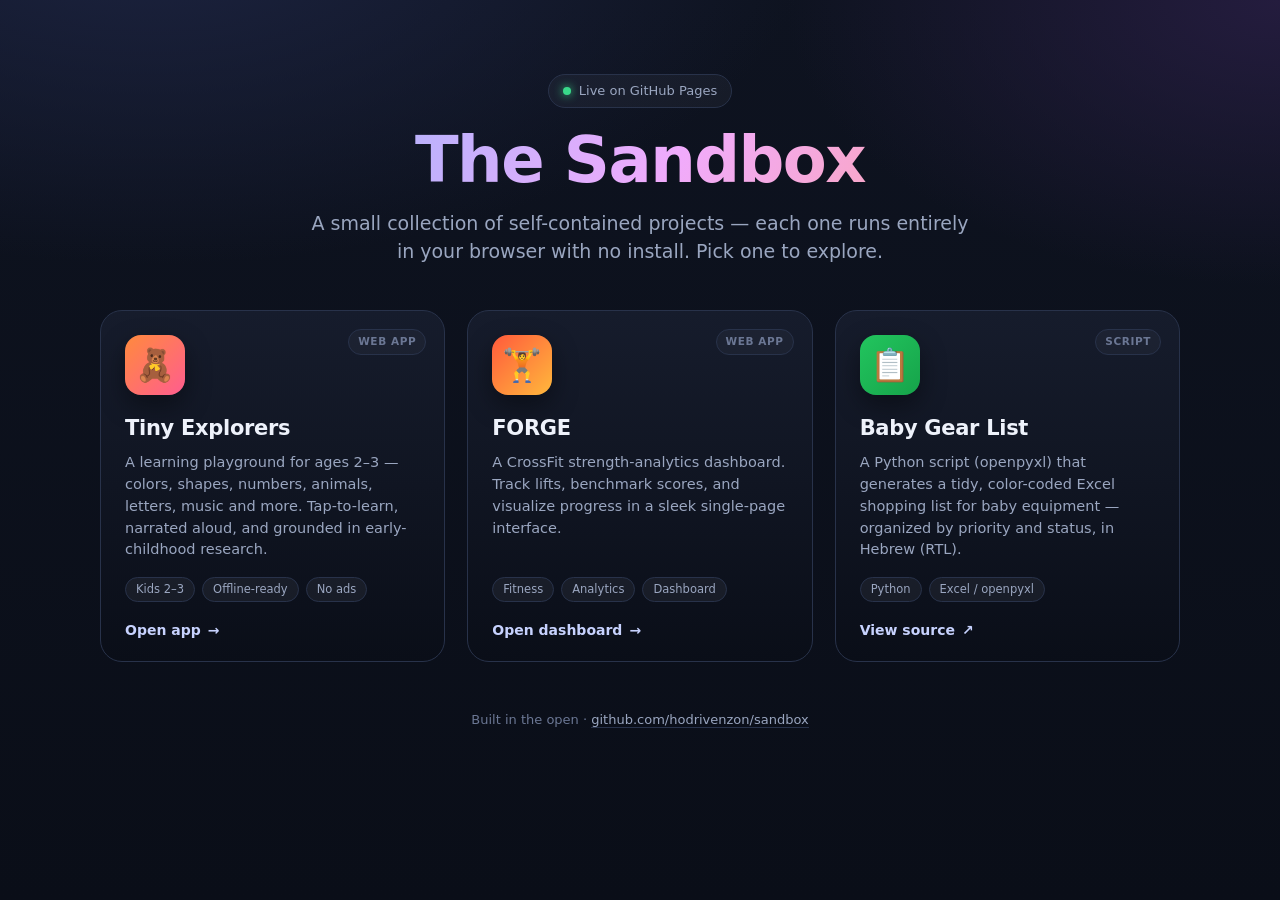
==== index.html @ e6da4ffb "first commit" ====
<!doctype html>
<html lang="en">
<head>
  <meta charset="utf-8" />
  <meta name="viewport" content="width=device-width, initial-scale=1, viewport-fit=cover" />
  <meta name="theme-color" content="#6366f1" />
  <title>Sandbox — Projects by Hod</title>
  <meta name="description" content="A small collection of self-contained web apps and scripts: a toddler learning playground, a CrossFit analytics dashboard, and more." />
  <link rel="icon" href="data:image/svg+xml,%3Csvg xmlns='http://www.w3.org/2000/svg' viewBox='0 0 100 100'%3E%3Ctext y='.9em' font-size='90'%3E%F0%9F%A7%AA%3C/text%3E%3C/svg%3E" />
  <style>
    :root{
      --bg:#0e1320; --bg2:#0a0e18;
      --card:#161c2c; --card-hi:#1d2436; --line:#28324a;
      --txt:#eef2fb; --mut:#9aa6c0; --dim:#6b7794;
      --ring:#6366f1;
      --r:22px;
      --font:'Inter',ui-sans-serif,system-ui,-apple-system,'Segoe UI',Roboto,sans-serif;
    }
    *{box-sizing:border-box;margin:0;padding:0}
    html,body{min-height:100%}
    body{
      font-family:var(--font); color:var(--txt);
      background:
        radial-gradient(1100px 560px at 12% -8%, #1c2340 0%, transparent 60%),
        radial-gradient(900px 520px at 100% 0%, #241c3e 0%, transparent 55%),
        linear-gradient(180deg,var(--bg),var(--bg2));
      background-attachment:fixed;
      -webkit-font-smoothing:antialiased; line-height:1.5;
      padding:clamp(20px,5vw,56px) clamp(16px,5vw,40px) 64px;
    }
    .wrap{max-width:1080px;margin:0 auto}

    header.hero{text-align:center;margin:18px auto 44px;max-width:680px}
    .badge{
      display:inline-flex;align-items:center;gap:8px;
      font-size:13px;color:var(--mut);background:rgba(255,255,255,.04);
      border:1px solid var(--line);border-radius:999px;padding:6px 14px;margin-bottom:20px;
    }
    .badge .dot{width:8px;height:8px;border-radius:50%;background:#39d98a;box-shadow:0 0 10px #39d98a}
    .hero h1{
      font-size:clamp(38px,8vw,64px);font-weight:800;letter-spacing:-1.5px;line-height:1.02;
      background:linear-gradient(120deg,#a5b4fc,#f0abfc 55%,#fda4af);
      -webkit-background-clip:text;background-clip:text;-webkit-text-fill-color:transparent;
    }
    .hero p{color:var(--mut);font-size:clamp(15px,3.6vw,19px);margin-top:16px}

    .grid{display:grid;grid-template-columns:repeat(auto-fit,minmax(290px,1fr));gap:clamp(16px,2.6vw,22px)}

    .card{
      position:relative;display:flex;flex-direction:column;
      background:linear-gradient(180deg,var(--card),var(--bg2));
      border:1px solid var(--line);border-radius:var(--r);
      padding:24px 24px 20px;text-decoration:none;color:inherit;overflow:hidden;
      transition:transform .18s ease, border-color .18s ease, box-shadow .18s ease;
      min-height:210px;
    }
    .card::before{
      content:"";position:absolute;inset:0;border-radius:inherit;padding:1px;
      background:linear-gradient(135deg,var(--g1,#6366f1),var(--g2,#a855f7));
      -webkit-mask:linear-gradient(#000 0 0) content-box,linear-gradient(#000 0 0);
      -webkit-mask-composite:xor;mask-composite:exclude;opacity:0;transition:opacity .18s ease;
    }
    .card:hover{transform:translateY(-5px);box-shadow:0 22px 50px rgba(0,0,0,.45)}
    .card:hover::before{opacity:1}
    .card:focus-visible{outline:3px solid var(--ring);outline-offset:3px}

    .ico{
      width:60px;height:60px;border-radius:16px;display:grid;place-items:center;font-size:32px;
      background:linear-gradient(135deg,var(--g1,#6366f1),var(--g2,#a855f7));
      box-shadow:0 10px 26px rgba(0,0,0,.4);margin-bottom:18px;
    }
    .card h2{font-size:21px;font-weight:700;letter-spacing:-.3px;display:flex;align-items:center;gap:9px}
    .card p.desc{color:var(--mut);font-size:14.5px;margin-top:8px;flex:1}
    .tags{display:flex;flex-wrap:wrap;gap:7px;margin-top:16px}
    .tag{font-size:11.5px;color:var(--mut);background:rgba(255,255,255,.05);border:1px solid var(--line);border-radius:999px;padding:3px 10px}
    .go{display:inline-flex;align-items:center;gap:7px;margin-top:18px;font-size:14px;font-weight:600;color:#c7d2fe}
    .go .arrow{transition:transform .18s ease}
    .card:hover .go .arrow{transform:translateX(4px)}
    .pilltype{
      position:absolute;top:18px;right:18px;font-size:10.5px;font-weight:700;letter-spacing:.6px;text-transform:uppercase;
      color:var(--dim);border:1px solid var(--line);border-radius:999px;padding:4px 9px;background:rgba(255,255,255,.03);
    }

    footer{text-align:center;color:var(--dim);font-size:13px;margin-top:48px}
    footer a{color:var(--mut);text-decoration:none;border-bottom:1px solid var(--line)}
    @media (prefers-reduced-motion:reduce){*{transition:none!important}}
  </style>
</head>
<body>
  <div class="wrap">
    <header class="hero">
      <span class="badge"><span class="dot"></span> Live on GitHub Pages</span>
      <h1>The Sandbox</h1>
      <p>A small collection of self-contained projects — each one runs entirely in your browser with no install. Pick one to explore.</p>
    </header>

    <main class="grid">
      <!-- Tiny Explorers -->
      <a class="card" href="toddler-learn/" style="--g1:#ff8a3d;--g2:#ff5d8f">
        <span class="pilltype">Web App</span>
        <span class="ico">🧸</span>
        <h2>Tiny Explorers</h2>
        <p class="desc">A learning playground for ages 2–3 — colors, shapes, numbers, animals, letters, music and more. Tap-to-learn, narrated aloud, and grounded in early-childhood research.</p>
        <div class="tags"><span class="tag">Kids 2–3</span><span class="tag">Offline-ready</span><span class="tag">No ads</span></div>
        <span class="go">Open app <span class="arrow">→</span></span>
      </a>

      <!-- FORGE -->
      <a class="card" href="crossfit-dashboard.html" style="--g1:#ff5a3c;--g2:#ffb83c">
        <span class="pilltype">Web App</span>
        <span class="ico">🏋️</span>
        <h2>FORGE</h2>
        <p class="desc">A CrossFit strength-analytics dashboard. Track lifts, benchmark scores, and visualize progress in a sleek single-page interface.</p>
        <div class="tags"><span class="tag">Fitness</span><span class="tag">Analytics</span><span class="tag">Dashboard</span></div>
        <span class="go">Open dashboard <span class="arrow">→</span></span>
      </a>

      <!-- build_list.py -->
      <a class="card" href="https://github.com/hodrivenzon/sandbox/blob/main/build_list.py" target="_blank" rel="noopener" style="--g1:#22c55e;--g2:#16a34a">
        <span class="pilltype">Script</span>
        <span class="ico">📋</span>
        <h2>Baby Gear List</h2>
        <p class="desc">A Python script (openpyxl) that generates a tidy, color-coded Excel shopping list for baby equipment — organized by priority and status, in Hebrew (RTL).</p>
        <div class="tags"><span class="tag">Python</span><span class="tag">Excel / openpyxl</span></div>
        <span class="go">View source <span class="arrow">↗</span></span>
      </a>
    </main>

    <footer>
      Built in the open · <a href="https://github.com/hodrivenzon/sandbox" target="_blank" rel="noopener">github.com/hodrivenzon/sandbox</a>
    </footer>
  </div>
</body>
</html>
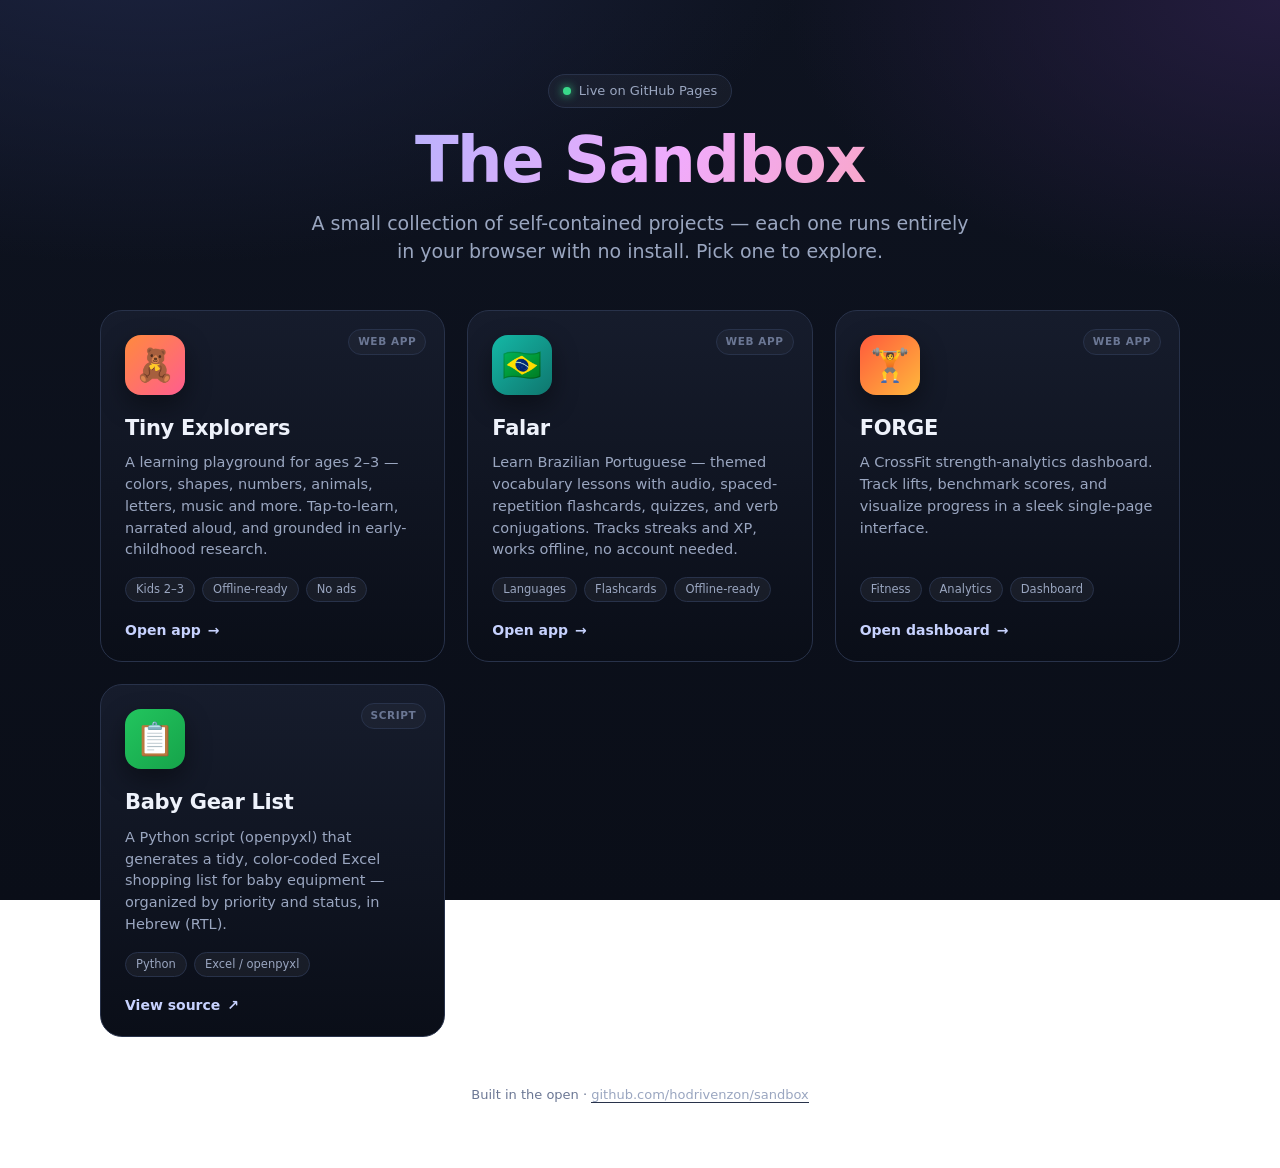
==== commit 70b81e69: "feat: enhance learning experience with new features and content - Updated pronunciation hints for vo" ====
--- a/index.html
+++ b/index.html
@@ -105,6 +105,16 @@
         <span class="go">Open app <span class="arrow">→</span></span>
       </a>
 
+      <!-- Falar -->
+      <a class="card" href="portuguese-learn/" style="--g1:#14b8a6;--g2:#0f766e">
+        <span class="pilltype">Web App</span>
+        <span class="ico">🇧🇷</span>
+        <h2>Falar</h2>
+        <p class="desc">Learn Brazilian Portuguese — themed vocabulary lessons with audio, spaced-repetition flashcards, quizzes, and verb conjugations. Tracks streaks and XP, works offline, no account needed.</p>
+        <div class="tags"><span class="tag">Languages</span><span class="tag">Flashcards</span><span class="tag">Offline-ready</span></div>
+        <span class="go">Open app <span class="arrow">→</span></span>
+      </a>
+
       <!-- FORGE -->
       <a class="card" href="crossfit-dashboard.html" style="--g1:#ff5a3c;--g2:#ffb83c">
         <span class="pilltype">Web App</span>
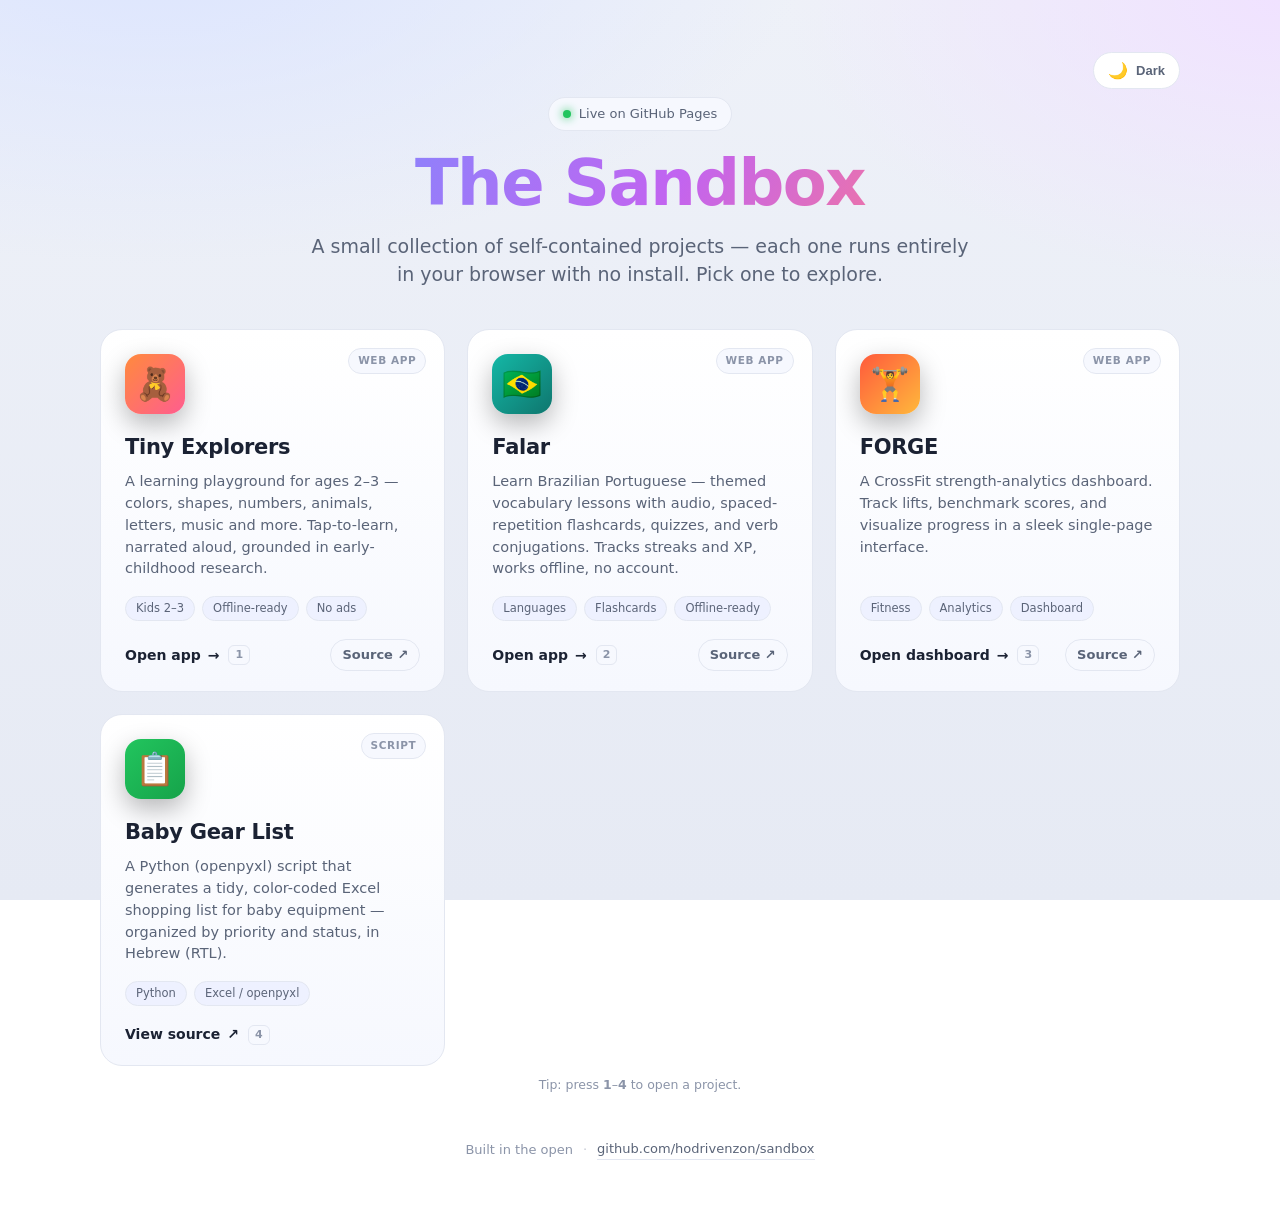
==== commit be4bfcff: "Improve Sandbox hub and Tiny Explorers (10 enhancements) Hub: light/dark theme toggle (persisted), O" ====
--- a/index.html
+++ b/index.html
@@ -1,144 +1,256 @@
 <!doctype html>
-<html lang="en">
+<html lang="en" data-theme="dark">
 <head>
   <meta charset="utf-8" />
   <meta name="viewport" content="width=device-width, initial-scale=1, viewport-fit=cover" />
-  <meta name="theme-color" content="#6366f1" />
-  <title>Sandbox — Projects by Hod</title>
-  <meta name="description" content="A small collection of self-contained web apps and scripts: a toddler learning playground, a CrossFit analytics dashboard, and more." />
+  <meta name="color-scheme" content="light dark" />
+  <meta name="theme-color" content="#0e1320" media="(prefers-color-scheme: dark)" />
+  <meta name="theme-color" content="#eef1f8" media="(prefers-color-scheme: light)" />
+
+  <title>The Sandbox — Projects by Hod</title>
+  <meta name="description" content="A small collection of self-contained, browser-based projects: Tiny Explorers (a toddler learning playground), Falar (Brazilian Portuguese), FORGE (CrossFit analytics), and more. No installs — each runs in your browser." />
+  <link rel="canonical" href="https://hodrivenzon.github.io/sandbox/" />
+
+  <!-- Open Graph / Twitter -->
+  <meta property="og:type" content="website" />
+  <meta property="og:site_name" content="The Sandbox" />
+  <meta property="og:title" content="The Sandbox — browser-based projects" />
+  <meta property="og:description" content="Tiny Explorers, Falar, FORGE and more — self-contained apps that run entirely in your browser." />
+  <meta property="og:url" content="https://hodrivenzon.github.io/sandbox/" />
+  <meta property="og:image" content="https://hodrivenzon.github.io/sandbox/og-image.png" />
+  <meta property="og:image:width" content="1200" />
+  <meta property="og:image:height" content="630" />
+  <meta name="twitter:card" content="summary_large_image" />
+  <meta name="twitter:title" content="The Sandbox — browser-based projects" />
+  <meta name="twitter:description" content="Tiny Explorers, Falar, FORGE and more — self-contained apps that run entirely in your browser." />
+  <meta name="twitter:image" content="https://hodrivenzon.github.io/sandbox/og-image.png" />
+
   <link rel="icon" href="data:image/svg+xml,%3Csvg xmlns='http://www.w3.org/2000/svg' viewBox='0 0 100 100'%3E%3Ctext y='.9em' font-size='90'%3E%F0%9F%A7%AA%3C/text%3E%3C/svg%3E" />
+  <link rel="apple-touch-icon" href="icons/hub-icon.svg" />
+  <link rel="manifest" href="site.webmanifest" />
+
+  <!-- set theme before paint to avoid a flash -->
+  <script>
+    (function () {
+      try {
+        var t = localStorage.getItem('sandbox-theme');
+        if (t !== 'light' && t !== 'dark') t = matchMedia('(prefers-color-scheme: light)').matches ? 'light' : 'dark';
+        document.documentElement.setAttribute('data-theme', t);
+      } catch (e) {}
+    })();
+  </script>
+
   <style>
+    /* ---- light (default) + dark theme tokens ---- */
     :root{
-      --bg:#0e1320; --bg2:#0a0e18;
-      --card:#161c2c; --card-hi:#1d2436; --line:#28324a;
+      --bg:#eef1f8; --bg2:#e6eaf4; --grad1:#dbe4ff; --grad2:#f0e2ff;
+      --card:#ffffff; --card2:#f6f8fe; --line:#e3e7f1;
+      --txt:#1b2233; --mut:#5a6478; --dim:#8b94a8;
+      --ring:#6366f1; --shadow:0 18px 40px rgba(40,50,90,.13);
+      --pill:#eef1ff; --pill-txt:#5b6478;
+    }
+    html[data-theme="dark"]{
+      --bg:#0e1320; --bg2:#0a0e18; --grad1:#1c2340; --grad2:#241c3e;
+      --card:#161c2c; --card2:#0a0e18; --line:#28324a;
       --txt:#eef2fb; --mut:#9aa6c0; --dim:#6b7794;
-      --ring:#6366f1;
-      --r:22px;
-      --font:'Inter',ui-sans-serif,system-ui,-apple-system,'Segoe UI',Roboto,sans-serif;
+      --shadow:0 22px 50px rgba(0,0,0,.45);
+      --pill:rgba(255,255,255,.05); --pill-txt:#9aa6c0;
     }
     *{box-sizing:border-box;margin:0;padding:0}
     html,body{min-height:100%}
     body{
-      font-family:var(--font); color:var(--txt);
+      font-family:'Inter',ui-sans-serif,system-ui,-apple-system,'Segoe UI',Roboto,sans-serif;
+      color:var(--txt);
       background:
-        radial-gradient(1100px 560px at 12% -8%, #1c2340 0%, transparent 60%),
-        radial-gradient(900px 520px at 100% 0%, #241c3e 0%, transparent 55%),
+        radial-gradient(1100px 560px at 12% -8%, var(--grad1) 0%, transparent 60%),
+        radial-gradient(900px 520px at 100% 0%, var(--grad2) 0%, transparent 55%),
         linear-gradient(180deg,var(--bg),var(--bg2));
-      background-attachment:fixed;
-      -webkit-font-smoothing:antialiased; line-height:1.5;
-      padding:clamp(20px,5vw,56px) clamp(16px,5vw,40px) 64px;
+      background-attachment:fixed; -webkit-font-smoothing:antialiased; line-height:1.5;
+      padding:clamp(18px,5vw,52px) clamp(16px,5vw,40px) 56px;
+      transition:background-color .3s ease, color .3s ease;
     }
     .wrap{max-width:1080px;margin:0 auto}
 
-    header.hero{text-align:center;margin:18px auto 44px;max-width:680px}
-    .badge{
-      display:inline-flex;align-items:center;gap:8px;
-      font-size:13px;color:var(--mut);background:rgba(255,255,255,.04);
-      border:1px solid var(--line);border-radius:999px;padding:6px 14px;margin-bottom:20px;
-    }
-    .badge .dot{width:8px;height:8px;border-radius:50%;background:#39d98a;box-shadow:0 0 10px #39d98a}
-    .hero h1{
-      font-size:clamp(38px,8vw,64px);font-weight:800;letter-spacing:-1.5px;line-height:1.02;
-      background:linear-gradient(120deg,#a5b4fc,#f0abfc 55%,#fda4af);
-      -webkit-background-clip:text;background-clip:text;-webkit-text-fill-color:transparent;
-    }
+    .skip{position:absolute;left:-9999px;top:8px;background:var(--card);color:var(--txt);
+      padding:10px 16px;border-radius:10px;border:1px solid var(--line);z-index:50}
+    .skip:focus{left:16px}
+
+    .topbar{display:flex;justify-content:flex-end;margin-bottom:4px}
+    .theme-toggle{
+      display:inline-flex;align-items:center;gap:8px;font-size:13px;font-weight:600;color:var(--mut);
+      background:var(--card);border:1px solid var(--line);border-radius:999px;padding:8px 14px;cursor:pointer;
+      transition:transform .15s ease, border-color .15s ease;
+    }
+    .theme-toggle:hover{transform:translateY(-1px);border-color:var(--ring)}
+    .theme-toggle .ic{font-size:16px}
+
+    header.hero{text-align:center;margin:8px auto 40px;max-width:680px}
+    .badge{display:inline-flex;align-items:center;gap:8px;font-size:13px;color:var(--mut);
+      background:var(--card2);border:1px solid var(--line);border-radius:999px;padding:6px 14px;margin-bottom:20px}
+    .badge .dot{width:8px;height:8px;border-radius:50%;background:#22c55e;box-shadow:0 0 10px #22c55e}
+    .hero h1{font-size:clamp(38px,8vw,64px);font-weight:800;letter-spacing:-1.5px;line-height:1.02;
+      background:linear-gradient(120deg,#7c8cff,#c264f0 55%,#ff7a8a);
+      -webkit-background-clip:text;background-clip:text;-webkit-text-fill-color:transparent}
     .hero p{color:var(--mut);font-size:clamp(15px,3.6vw,19px);margin-top:16px}
 
     .grid{display:grid;grid-template-columns:repeat(auto-fit,minmax(290px,1fr));gap:clamp(16px,2.6vw,22px)}
 
-    .card{
-      position:relative;display:flex;flex-direction:column;
-      background:linear-gradient(180deg,var(--card),var(--bg2));
-      border:1px solid var(--line);border-radius:var(--r);
-      padding:24px 24px 20px;text-decoration:none;color:inherit;overflow:hidden;
-      transition:transform .18s ease, border-color .18s ease, box-shadow .18s ease;
-      min-height:210px;
-    }
-    .card::before{
-      content:"";position:absolute;inset:0;border-radius:inherit;padding:1px;
+    .card{position:relative;display:flex;flex-direction:column;background:linear-gradient(180deg,var(--card),var(--card2));
+      border:1px solid var(--line);border-radius:22px;padding:24px 24px 20px;overflow:hidden;min-height:230px;
+      opacity:0;transform:translateY(14px);animation:rise .5s ease forwards;
+      transition:transform .18s ease, box-shadow .18s ease, border-color .18s ease}
+    .card::before{content:"";position:absolute;inset:0;border-radius:inherit;padding:1px;
       background:linear-gradient(135deg,var(--g1,#6366f1),var(--g2,#a855f7));
       -webkit-mask:linear-gradient(#000 0 0) content-box,linear-gradient(#000 0 0);
-      -webkit-mask-composite:xor;mask-composite:exclude;opacity:0;transition:opacity .18s ease;
-    }
-    .card:hover{transform:translateY(-5px);box-shadow:0 22px 50px rgba(0,0,0,.45)}
+      -webkit-mask-composite:xor;mask-composite:exclude;opacity:0;transition:opacity .18s ease}
+    .card:hover{transform:translateY(-5px);box-shadow:var(--shadow)}
     .card:hover::before{opacity:1}
-    .card:focus-visible{outline:3px solid var(--ring);outline-offset:3px}
-
-    .ico{
-      width:60px;height:60px;border-radius:16px;display:grid;place-items:center;font-size:32px;
+    .card:focus-within{box-shadow:var(--shadow)}
+    .card:nth-child(1){animation-delay:.04s}.card:nth-child(2){animation-delay:.10s}
+    .card:nth-child(3){animation-delay:.16s}.card:nth-child(4){animation-delay:.22s}.card:nth-child(5){animation-delay:.28s}
+    @keyframes rise{to{opacity:1;transform:none}}
+
+    .ico{width:60px;height:60px;border-radius:16px;display:grid;place-items:center;font-size:32px;
       background:linear-gradient(135deg,var(--g1,#6366f1),var(--g2,#a855f7));
-      box-shadow:0 10px 26px rgba(0,0,0,.4);margin-bottom:18px;
-    }
-    .card h2{font-size:21px;font-weight:700;letter-spacing:-.3px;display:flex;align-items:center;gap:9px}
+      box-shadow:0 10px 26px rgba(0,0,0,.28);margin-bottom:18px}
+    .card h2{font-size:21px;font-weight:700;letter-spacing:-.3px}
     .card p.desc{color:var(--mut);font-size:14.5px;margin-top:8px;flex:1}
     .tags{display:flex;flex-wrap:wrap;gap:7px;margin-top:16px}
-    .tag{font-size:11.5px;color:var(--mut);background:rgba(255,255,255,.05);border:1px solid var(--line);border-radius:999px;padding:3px 10px}
-    .go{display:inline-flex;align-items:center;gap:7px;margin-top:18px;font-size:14px;font-weight:600;color:#c7d2fe}
-    .go .arrow{transition:transform .18s ease}
-    .card:hover .go .arrow{transform:translateX(4px)}
-    .pilltype{
-      position:absolute;top:18px;right:18px;font-size:10.5px;font-weight:700;letter-spacing:.6px;text-transform:uppercase;
-      color:var(--dim);border:1px solid var(--line);border-radius:999px;padding:4px 9px;background:rgba(255,255,255,.03);
-    }
-
-    footer{text-align:center;color:var(--dim);font-size:13px;margin-top:48px}
+    .tag{font-size:11.5px;color:var(--pill-txt);background:var(--pill);border:1px solid var(--line);border-radius:999px;padding:3px 10px}
+
+    .actions{display:flex;align-items:center;justify-content:space-between;margin-top:18px}
+    .open{display:inline-flex;align-items:center;gap:7px;font-size:14px;font-weight:700;color:var(--txt);text-decoration:none}
+    .open .arrow{transition:transform .18s ease}
+    .card:hover .open .arrow{transform:translateX(4px)}
+    .open .kbd{font-size:11px;font-weight:600;color:var(--dim);border:1px solid var(--line);border-radius:6px;padding:1px 6px;margin-left:2px}
+    /* stretched-link: the primary "open" covers the whole card */
+    .open::after{content:"";position:absolute;inset:0;z-index:1}
+    .source{position:relative;z-index:2;font-size:13px;font-weight:600;color:var(--mut);text-decoration:none;
+      border:1px solid var(--line);border-radius:999px;padding:5px 11px;transition:color .15s ease,border-color .15s ease}
+    .source:hover{color:var(--txt);border-color:var(--ring)}
+
+    .pilltype{position:absolute;top:18px;right:18px;font-size:10.5px;font-weight:700;letter-spacing:.6px;text-transform:uppercase;
+      color:var(--dim);border:1px solid var(--line);border-radius:999px;padding:4px 9px;background:var(--card2)}
+
+    footer{display:flex;flex-wrap:wrap;gap:10px;align-items:center;justify-content:center;text-align:center;
+      color:var(--dim);font-size:13px;margin-top:44px}
     footer a{color:var(--mut);text-decoration:none;border-bottom:1px solid var(--line)}
-    @media (prefers-reduced-motion:reduce){*{transition:none!important}}
+    footer .sep{opacity:.5}
+    .hint{color:var(--dim);font-size:12.5px;margin-top:10px;text-align:center}
+
+    :focus-visible{outline:3px solid var(--ring);outline-offset:3px;border-radius:6px}
+    @media (prefers-reduced-motion:reduce){*{animation:none!important;transition:none!important}.card{opacity:1;transform:none}}
   </style>
 </head>
 <body>
+  <a class="skip" href="#main">Skip to content</a>
   <div class="wrap">
+    <div class="topbar">
+      <button id="theme-toggle" class="theme-toggle" aria-label="Toggle light or dark theme">
+        <span class="ic" aria-hidden="true">🌙</span><span class="lbl">Theme</span>
+      </button>
+    </div>
+
     <header class="hero">
       <span class="badge"><span class="dot"></span> Live on GitHub Pages</span>
       <h1>The Sandbox</h1>
       <p>A small collection of self-contained projects — each one runs entirely in your browser with no install. Pick one to explore.</p>
     </header>
 
-    <main class="grid">
+    <main id="main" class="grid">
       <!-- Tiny Explorers -->
-      <a class="card" href="toddler-learn/" style="--g1:#ff8a3d;--g2:#ff5d8f">
+      <article class="card" style="--g1:#ff8a3d;--g2:#ff5d8f">
         <span class="pilltype">Web App</span>
-        <span class="ico">🧸</span>
+        <span class="ico" aria-hidden="true">🧸</span>
         <h2>Tiny Explorers</h2>
-        <p class="desc">A learning playground for ages 2–3 — colors, shapes, numbers, animals, letters, music and more. Tap-to-learn, narrated aloud, and grounded in early-childhood research.</p>
+        <p class="desc">A learning playground for ages 2–3 — colors, shapes, numbers, animals, letters, music and more. Tap-to-learn, narrated aloud, grounded in early-childhood research.</p>
         <div class="tags"><span class="tag">Kids 2–3</span><span class="tag">Offline-ready</span><span class="tag">No ads</span></div>
-        <span class="go">Open app <span class="arrow">→</span></span>
-      </a>
+        <div class="actions">
+          <a class="open" href="toddler-learn/">Open app <span class="arrow">→</span><span class="kbd">1</span></a>
+          <a class="source" href="https://github.com/hodrivenzon/sandbox/tree/main/toddler-learn" target="_blank" rel="noopener" aria-label="Tiny Explorers source on GitHub">Source ↗</a>
+        </div>
+      </article>
 
       <!-- Falar -->
-      <a class="card" href="portuguese-learn/" style="--g1:#14b8a6;--g2:#0f766e">
+      <article class="card" style="--g1:#14b8a6;--g2:#0f766e">
         <span class="pilltype">Web App</span>
-        <span class="ico">🇧🇷</span>
+        <span class="ico" aria-hidden="true">🇧🇷</span>
         <h2>Falar</h2>
-        <p class="desc">Learn Brazilian Portuguese — themed vocabulary lessons with audio, spaced-repetition flashcards, quizzes, and verb conjugations. Tracks streaks and XP, works offline, no account needed.</p>
+        <p class="desc">Learn Brazilian Portuguese — themed vocabulary lessons with audio, spaced-repetition flashcards, quizzes, and verb conjugations. Tracks streaks and XP, works offline, no account.</p>
         <div class="tags"><span class="tag">Languages</span><span class="tag">Flashcards</span><span class="tag">Offline-ready</span></div>
-        <span class="go">Open app <span class="arrow">→</span></span>
-      </a>
+        <div class="actions">
+          <a class="open" href="portuguese-learn/">Open app <span class="arrow">→</span><span class="kbd">2</span></a>
+          <a class="source" href="https://github.com/hodrivenzon/sandbox/tree/main/portuguese-learn" target="_blank" rel="noopener" aria-label="Falar source on GitHub">Source ↗</a>
+        </div>
+      </article>
 
       <!-- FORGE -->
-      <a class="card" href="crossfit-dashboard.html" style="--g1:#ff5a3c;--g2:#ffb83c">
+      <article class="card" style="--g1:#ff5a3c;--g2:#ffb83c">
         <span class="pilltype">Web App</span>
-        <span class="ico">🏋️</span>
+        <span class="ico" aria-hidden="true">🏋️</span>
         <h2>FORGE</h2>
         <p class="desc">A CrossFit strength-analytics dashboard. Track lifts, benchmark scores, and visualize progress in a sleek single-page interface.</p>
         <div class="tags"><span class="tag">Fitness</span><span class="tag">Analytics</span><span class="tag">Dashboard</span></div>
-        <span class="go">Open dashboard <span class="arrow">→</span></span>
-      </a>
-
-      <!-- build_list.py -->
-      <a class="card" href="https://github.com/hodrivenzon/sandbox/blob/main/build_list.py" target="_blank" rel="noopener" style="--g1:#22c55e;--g2:#16a34a">
+        <div class="actions">
+          <a class="open" href="crossfit-dashboard.html">Open dashboard <span class="arrow">→</span><span class="kbd">3</span></a>
+          <a class="source" href="https://github.com/hodrivenzon/sandbox/blob/main/crossfit-dashboard.html" target="_blank" rel="noopener" aria-label="FORGE source on GitHub">Source ↗</a>
+        </div>
+      </article>
+
+      <!-- Baby Gear List (script) -->
+      <article class="card" style="--g1:#22c55e;--g2:#16a34a">
         <span class="pilltype">Script</span>
-        <span class="ico">📋</span>
+        <span class="ico" aria-hidden="true">📋</span>
         <h2>Baby Gear List</h2>
-        <p class="desc">A Python script (openpyxl) that generates a tidy, color-coded Excel shopping list for baby equipment — organized by priority and status, in Hebrew (RTL).</p>
+        <p class="desc">A Python (openpyxl) script that generates a tidy, color-coded Excel shopping list for baby equipment — organized by priority and status, in Hebrew (RTL).</p>
         <div class="tags"><span class="tag">Python</span><span class="tag">Excel / openpyxl</span></div>
-        <span class="go">View source <span class="arrow">↗</span></span>
-      </a>
+        <div class="actions">
+          <a class="open" href="https://github.com/hodrivenzon/sandbox/blob/main/build_list.py" target="_blank" rel="noopener">View source <span class="arrow">↗</span><span class="kbd">4</span></a>
+        </div>
+      </article>
     </main>
 
+    <p class="hint">Tip: press <b>1</b>–<b>4</b> to open a project.</p>
+
     <footer>
-      Built in the open · <a href="https://github.com/hodrivenzon/sandbox" target="_blank" rel="noopener">github.com/hodrivenzon/sandbox</a>
+      <span>Built in the open</span><span class="sep">·</span>
+      <a href="https://github.com/hodrivenzon/sandbox" target="_blank" rel="noopener">github.com/hodrivenzon/sandbox</a>
     </footer>
   </div>
+
+  <script>
+    // Theme toggle (persisted)
+    (function () {
+      var btn = document.getElementById('theme-toggle');
+      var ic = btn.querySelector('.ic'), lbl = btn.querySelector('.lbl');
+      function paint() {
+        var dark = document.documentElement.getAttribute('data-theme') === 'dark';
+        ic.textContent = dark ? '☀️' : '🌙';
+        lbl.textContent = dark ? 'Light' : 'Dark';
+      }
+      paint();
+      btn.addEventListener('click', function () {
+        var next = document.documentElement.getAttribute('data-theme') === 'dark' ? 'light' : 'dark';
+        document.documentElement.setAttribute('data-theme', next);
+        try { localStorage.setItem('sandbox-theme', next); } catch (e) {}
+        paint();
+      });
+    })();
+
+    // Keyboard shortcuts: 1–9 open the matching project
+    document.addEventListener('keydown', function (e) {
+      if (e.metaKey || e.ctrlKey || e.altKey) return;
+      if (/^[1-9]$/.test(e.key)) {
+        var card = document.querySelectorAll('.grid .card')[+e.key - 1];
+        var link = card && card.querySelector('.open');
+        if (link) link.click();
+      }
+    });
+
+    // Register the hub service worker (offline) when served over http(s)
+    if ('serviceWorker' in navigator && location.protocol.indexOf('http') === 0) {
+      window.addEventListener('load', function () { navigator.serviceWorker.register('sw.js').catch(function () {}); });
+    }
+  </script>
 </body>
 </html>
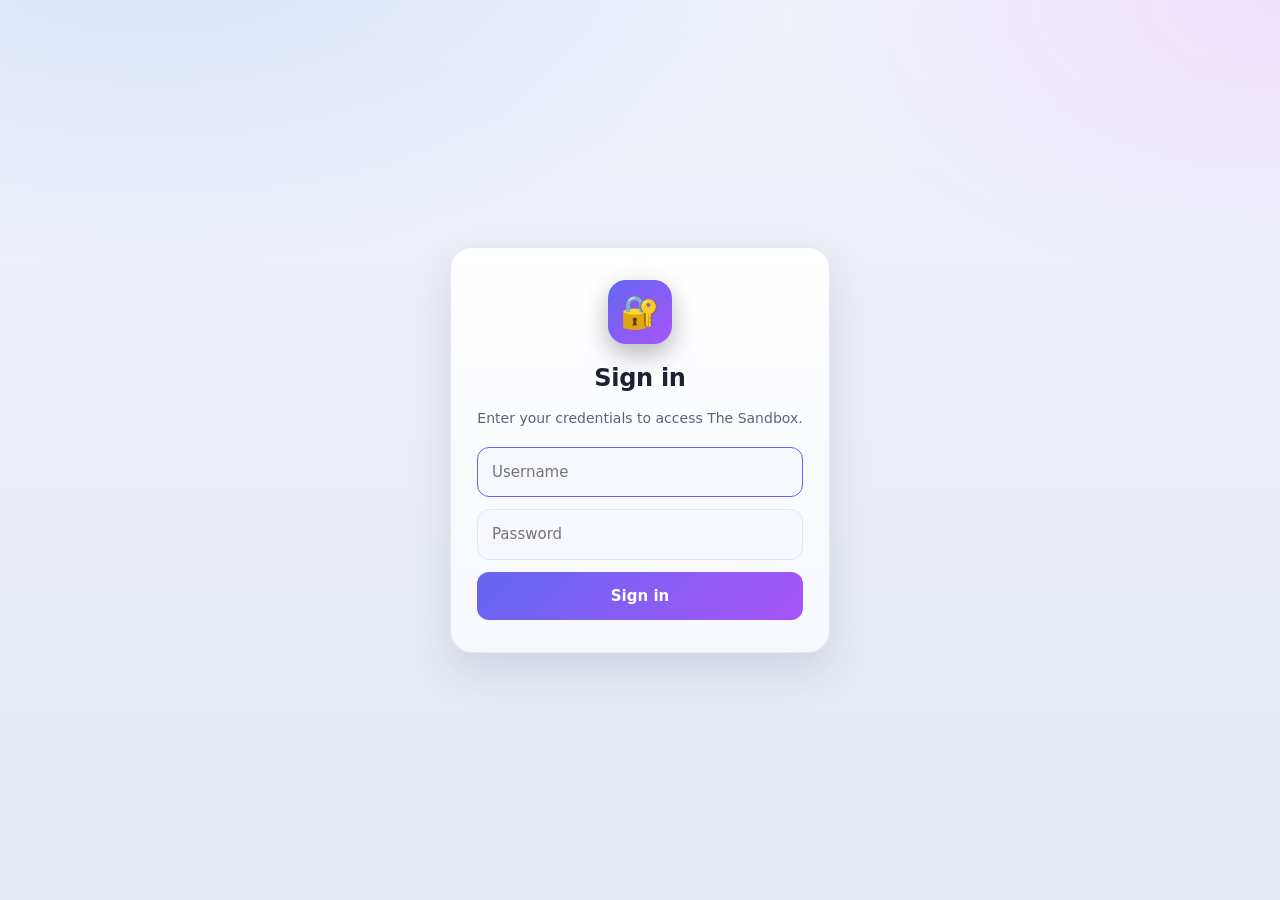
==== commit ce7ae1b1: "feat: implement sign-in gate and AI tutor functionality with enhanced user experience" ====
--- a/index.html
+++ b/index.html
@@ -37,6 +37,16 @@
         if (t !== 'light' && t !== 'dark') t = matchMedia('(prefers-color-scheme: light)').matches ? 'light' : 'dark';
         document.documentElement.setAttribute('data-theme', t);
       } catch (e) {}
+    })();
+  </script>
+
+  <!-- set sign-in state before paint so the page never flashes before the gate -->
+  <script>
+    (function () {
+      try {
+        var a = sessionStorage.getItem('sandbox-auth') === '1';
+        document.documentElement.setAttribute('data-auth', a ? 'in' : 'out');
+      } catch (e) { document.documentElement.setAttribute('data-auth', 'out'); }
     })();
   </script>
 
@@ -140,10 +150,47 @@
 
     :focus-visible{outline:3px solid var(--ring);outline-offset:3px;border-radius:6px}
     @media (prefers-reduced-motion:reduce){*{animation:none!important;transition:none!important}.card{opacity:1;transform:none}}
+
+    /* ---- sign-in gate ---- */
+    #signin-overlay{position:fixed;inset:0;z-index:100;display:none;place-items:center;padding:24px;
+      background:
+        radial-gradient(1100px 560px at 12% -8%, var(--grad1) 0%, transparent 60%),
+        radial-gradient(900px 520px at 100% 0%, var(--grad2) 0%, transparent 55%),
+        linear-gradient(180deg,var(--bg),var(--bg2))}
+    html[data-auth="out"] #signin-overlay{display:grid}
+    html[data-auth="out"] .wrap{display:none}
+    .signin-card{width:100%;max-width:380px;display:flex;flex-direction:column;gap:12px;text-align:center;
+      background:linear-gradient(180deg,var(--card),var(--card2));border:1px solid var(--line);
+      border-radius:22px;padding:32px 26px;box-shadow:var(--shadow)}
+    .signin-logo{width:64px;height:64px;border-radius:18px;display:grid;place-items:center;font-size:32px;margin:0 auto 4px;
+      background:linear-gradient(135deg,#6366f1,#a855f7);box-shadow:0 10px 26px rgba(0,0,0,.28)}
+    .signin-card h2{font-size:24px;font-weight:800;letter-spacing:-.3px}
+    .signin-card p.sub{color:var(--mut);font-size:14px;margin-bottom:6px}
+    .signin-input{width:100%;font:inherit;font-size:15px;color:var(--txt);background:var(--card2);
+      border:1px solid var(--line);border-radius:12px;padding:13px 14px;outline:none;transition:border-color .15s ease}
+    .signin-input:focus{border-color:var(--ring)}
+    .signin-btn{width:100%;font:inherit;font-size:15px;font-weight:700;color:#fff;cursor:pointer;border:none;
+      background:linear-gradient(135deg,#6366f1,#a855f7);border-radius:12px;padding:13px 14px;
+      transition:transform .15s ease,filter .15s ease}
+    .signin-btn:hover{transform:translateY(-1px);filter:brightness(1.05)}
+    .signin-err{color:#ff6b6b;font-size:13px;font-weight:600;min-height:16px;margin:0}
   </style>
 </head>
 <body>
   <a class="skip" href="#main">Skip to content</a>
+
+  <!-- sign-in gate (client-side only) -->
+  <div id="signin-overlay" aria-label="Sign in">
+    <form id="signin-form" class="signin-card" autocomplete="off">
+      <div class="signin-logo" aria-hidden="true">🔐</div>
+      <h2>Sign in</h2>
+      <p class="sub">Enter your credentials to access The Sandbox.</p>
+      <input id="su-user" class="signin-input" type="text" autocomplete="username" placeholder="Username" aria-label="Username" />
+      <input id="su-pass" class="signin-input" type="password" autocomplete="current-password" placeholder="Password" aria-label="Password" />
+      <p id="su-err" class="signin-err" hidden></p>
+      <button id="su-btn" class="signin-btn" type="submit">Sign in</button>
+    </form>
+  </div>
   <div class="wrap">
     <div class="topbar">
       <button id="theme-toggle" class="theme-toggle" aria-label="Toggle light or dark theme">
@@ -247,6 +294,36 @@
       }
     });
 
+    // Sign-in gate.
+    // NOTE: client-side only — the hub is fully static, so these credentials live
+    // in the page source and can be read or bypassed by anyone who views source.
+    // It keeps casual visitors out; it is NOT real security (that needs a backend).
+    // Also note: linking straight to a sub-app (e.g. toddler-learn/) bypasses this.
+    (function () {
+      var KEY = 'sandbox-auth', USER = 'sandbox', PASS = 'forge';
+      var root = document.documentElement;
+      var form = document.getElementById('signin-form');
+      var u = document.getElementById('su-user');
+      var p = document.getElementById('su-pass');
+      var err = document.getElementById('su-err');
+      function authed() { try { return sessionStorage.getItem(KEY) === '1'; } catch (e) { return false; } }
+      if (authed()) { root.setAttribute('data-auth', 'in'); return; }
+      root.setAttribute('data-auth', 'out');
+      form.addEventListener('submit', function (e) {
+        e.preventDefault();
+        if (String(u.value).trim().toLowerCase() === USER && String(p.value) === PASS) {
+          try { sessionStorage.setItem(KEY, '1'); } catch (_) {}
+          err.hidden = true; p.value = '';
+          root.setAttribute('data-auth', 'in');
+        } else {
+          err.textContent = 'Wrong username or password.';
+          err.hidden = false;
+          p.value = ''; p.focus();
+        }
+      });
+      setTimeout(function () { if (u) u.focus(); }, 60);
+    })();
+
     // Register the hub service worker (offline) when served over http(s)
     if ('serviceWorker' in navigator && location.protocol.indexOf('http') === 0) {
       window.addEventListener('load', function () { navigator.serviceWorker.register('sw.js').catch(function () {}); });
